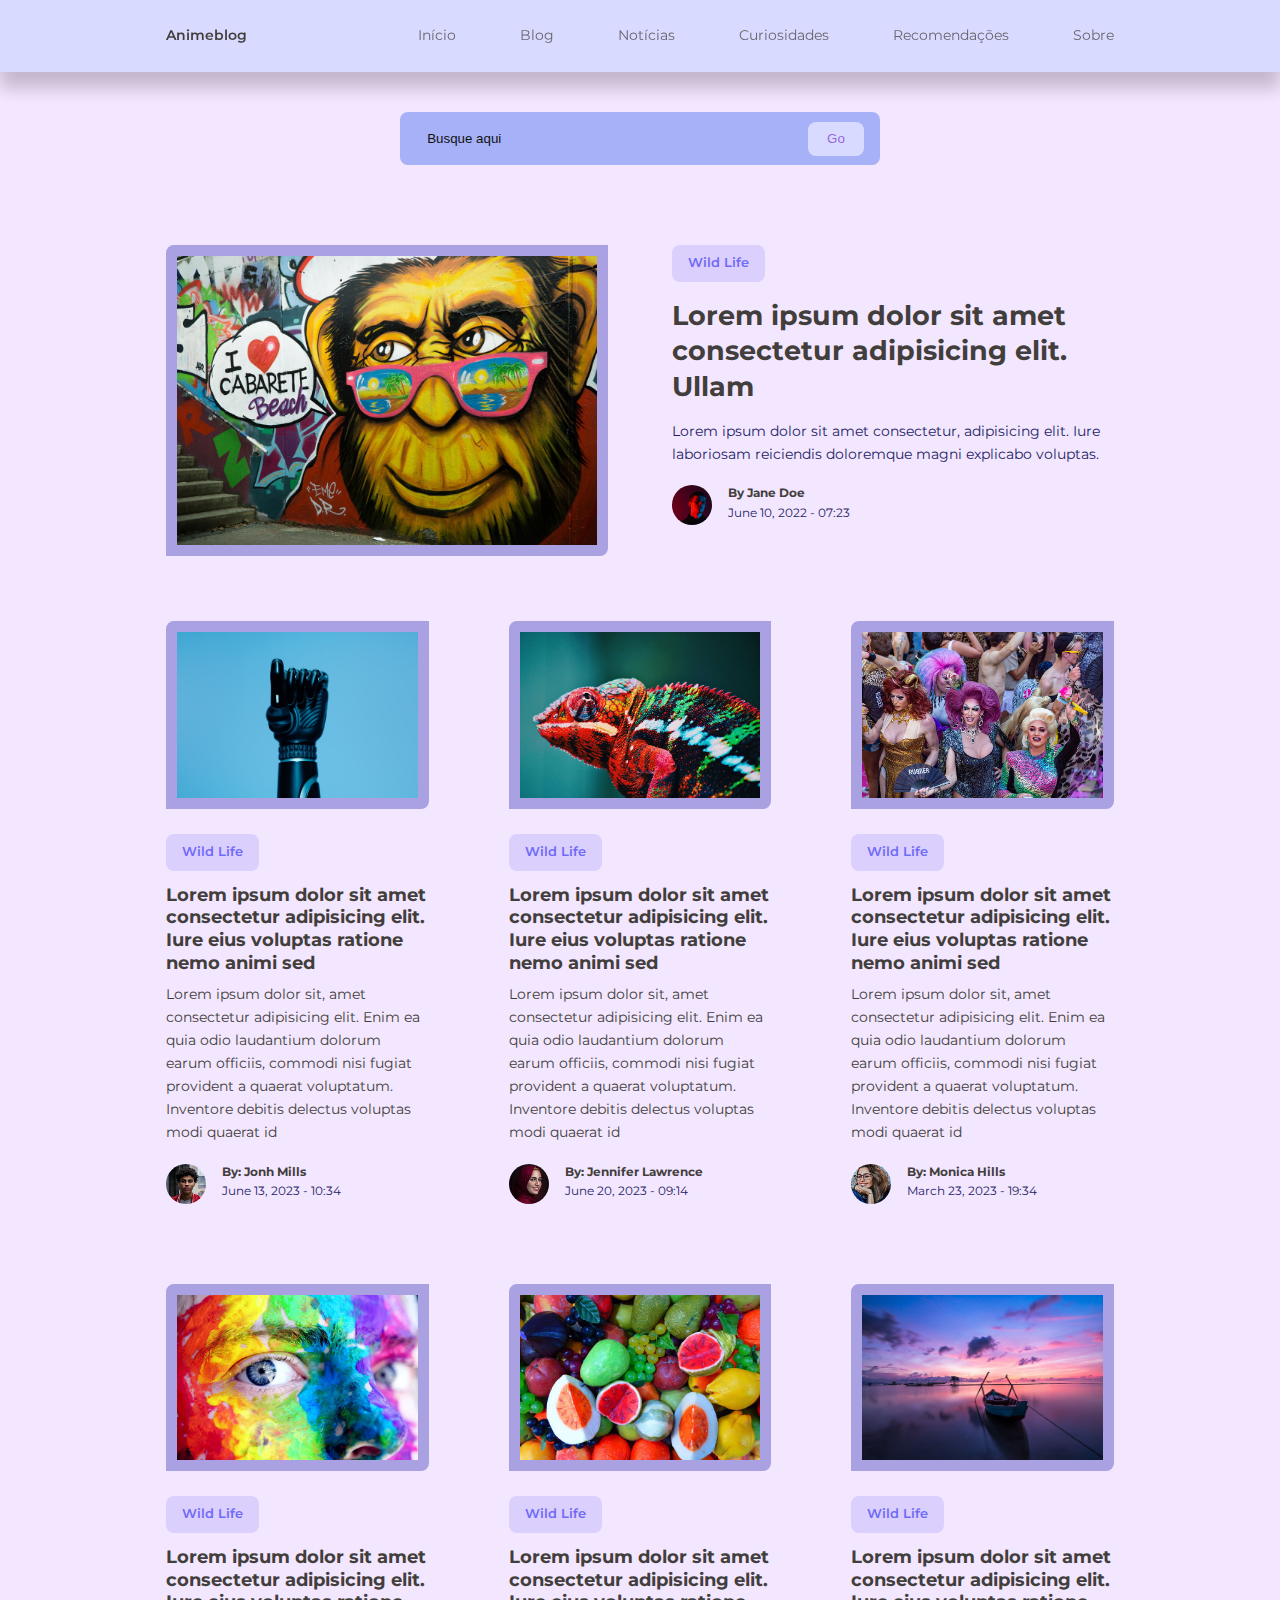
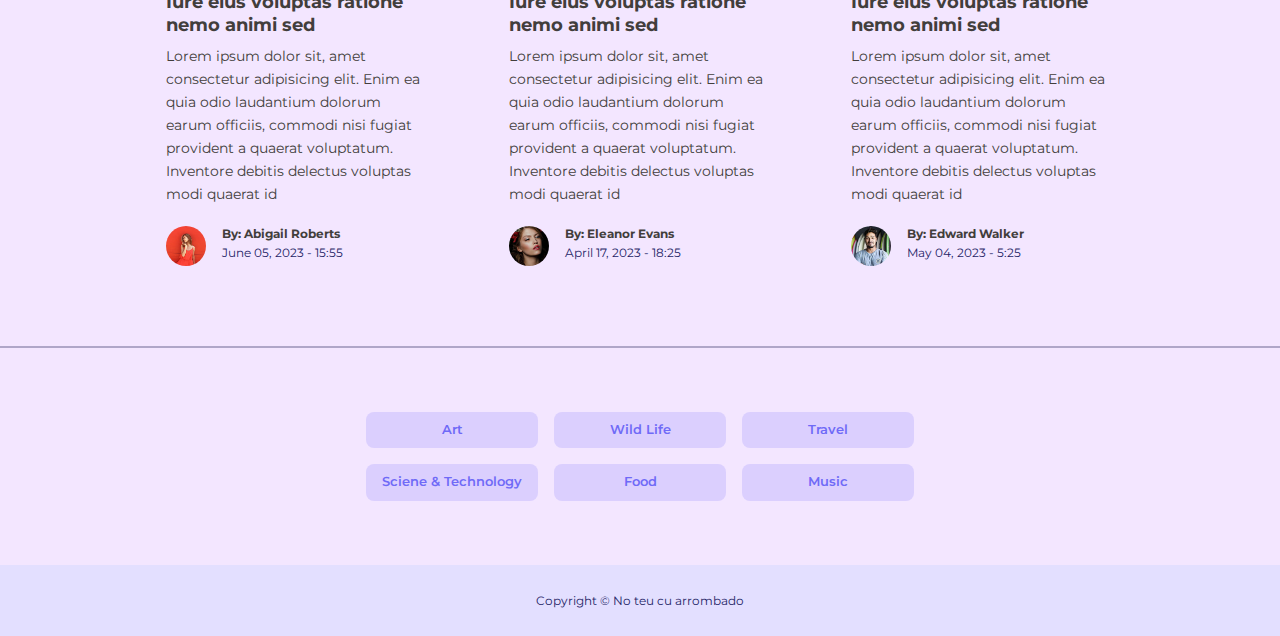
==== index.html @ ab2e7eee "Initial" ====
<!DOCTYPE html>
<html lang="en">
  <head>
    <meta charset="UTF-8" />
    <meta name="viewport" content="width=device-width, initial-scale=1.0" />
    <title>Document</title>
    <link rel="stylesheet" href="boot.css" />
    <link rel="stylesheet" href="style.css" />
    <link
      rel="stylesheet"
      href="https://unicons.iconscout.com/release/v4.0.8/css/line.css"
    />
  </head>
  <body>
    <!-- =================== NAV ========================= -->
    <header>
      <nav>
        <div class="container nav__container">
          <a href="#" class="nav__logo">Anime<span>blog</span></a>
          <ul class="nav__items">
            <li><a href="./">Início</a></li>
            <li><a href="blog.html">Blog</a></li>
            <li><a href="#">Notícias</a></li>
            <li><a href="#">Curiosidades</a></li>
            <li><a href="#">Recomendações</a></li>
            <li><a href="#">Sobre</a></li>
          </ul>
          <button class="hamburguer">
            <span class="bar"></span>
            <span class="bar"></span>
            <span class="bar"></span>
          </button>
        </div>
      </nav>
    </header>
    <!-- =================== END OF NAV ========================= -->
    <section class="search__bar">
      <form class="container search__bar-container" action="">
        <div>
          <i class="uil uil-search"></i>
          <input type="search" name="" id="" placeholder="Busque aqui" />
        </div>
        <button type="submit" class="btn">Go</button>
      </form>
    </section>
    <!-- =================== END OF SEARCH ========================= -->
    <section class="featured">
      <div class="container featured__container">
        <div class="post__thumbnail">
          <a href=""
            ><img src="./images/blog1.jpg" alt="I love cabarate beach"
          /></a>
        </div>
        <div class="post__info">
          <a href="" class="category__button">Wild Life</a>
          <h2 class="post__title">
            <a href="post.html"
              >Lorem ipsum dolor sit amet consectetur adipisicing elit. Ullam
            </a>
          </h2>
          <p class="post__body">
            Lorem ipsum dolor sit amet consectetur, adipisicing elit. Iure
            laboriosam reiciendis doloremque magni explicabo voluptas.
          </p>
          <div class="post__author">
            <div class="post__author-avatar">
              <img src="./images/avatar2.jpg" alt="" />
            </div>
            <div class="post__author-info">
              <h5>By Jane Doe</h5>
              <small>June 10, 2022 - 07:23</small>
            </div>
          </div>
        </div>
      </div>
    </section>
    <!-- =================== END OF FEATURED ========================= -->

    <section class="posts">
      <div class="container posts__container">
        <article class="post">
          <div class="post__thumbnail">
            <a href="#"><img src="./images/blog2.jpg" alt="" /></a>
          </div>
          <div class="post__info">
            <a href="" class="category__button">Wild Life</a>
            <h3 class="post__title">
              <a href="#">
                Lorem ipsum dolor sit amet consectetur adipisicing elit. Iure
                eius voluptas ratione nemo animi sed</a
              >
            </h3>
            <p class="post__body">
              <a href="#"
                >Lorem ipsum dolor sit, amet consectetur adipisicing elit. Enim
                ea quia odio laudantium dolorum earum officiis, commodi nisi
                fugiat provident a quaerat voluptatum. Inventore debitis
                delectus voluptas modi quaerat id</a
              >
            </p>
            <div class="post__author">
              <div class="post__author-avatar">
                <img src="./images/avatar3.jpg" alt="" />
              </div>
              <div class="post__author-info">
                <h5>By: Jonh Mills</h5>
                <small>June 13, 2023 - 10:34</small>
              </div>
            </div>
          </div>
        </article>
        <article class="post">
          <div class="post__thumbnail">
            <a href="#"><img src="./images/blog3.jpg" alt="" /></a>
          </div>
          <div class="post__info">
            <a href="" class="category__button">Wild Life</a>
            <h3 class="post__title">
              <a href="#">
                Lorem ipsum dolor sit amet consectetur adipisicing elit. Iure
                eius voluptas ratione nemo animi sed</a
              >
            </h3>
            <p class="post__body">
              <a href="#"
                >Lorem ipsum dolor sit, amet consectetur adipisicing elit. Enim
                ea quia odio laudantium dolorum earum officiis, commodi nisi
                fugiat provident a quaerat voluptatum. Inventore debitis
                delectus voluptas modi quaerat id</a
              >
            </p>
            <div class="post__author">
              <div class="post__author-avatar">
                <img src="./images/avatar4.jpg" alt="" />
              </div>
              <div class="post__author-info">
                <h5>By: Jennifer Lawrence</h5>
                <small>June 20, 2023 - 09:14</small>
              </div>
            </div>
          </div>
        </article>
        <article class="post">
          <div class="post__thumbnail">
            <a href="#"><img src="./images/blog4.jpg" alt="" /></a>
          </div>
          <div class="post__info">
            <a href="" class="category__button">Wild Life</a>
            <h3 class="post__title">
              <a href="#">
                Lorem ipsum dolor sit amet consectetur adipisicing elit. Iure
                eius voluptas ratione nemo animi sed</a
              >
            </h3>
            <p class="post__body">
              <a href="#"
                >Lorem ipsum dolor sit, amet consectetur adipisicing elit. Enim
                ea quia odio laudantium dolorum earum officiis, commodi nisi
                fugiat provident a quaerat voluptatum. Inventore debitis
                delectus voluptas modi quaerat id</a
              >
            </p>
            <div class="post__author">
              <div class="post__author-avatar">
                <img src="./images/avatar5.jpg" alt="" />
              </div>
              <div class="post__author-info">
                <h5>By: Monica Hills</h5>
                <small>March 23, 2023 - 19:34</small>
              </div>
            </div>
          </div>
        </article>
        <article class="post">
          <div class="post__thumbnail">
            <a href="#"><img src="./images/blog5.jpg" alt="" /></a>
          </div>
          <div class="post__info">
            <a href="" class="category__button">Wild Life</a>
            <h3 class="post__title">
              <a href="#">
                Lorem ipsum dolor sit amet consectetur adipisicing elit. Iure
                eius voluptas ratione nemo animi sed</a
              >
            </h3>
            <p class="post__body">
              <a href="#"
                >Lorem ipsum dolor sit, amet consectetur adipisicing elit. Enim
                ea quia odio laudantium dolorum earum officiis, commodi nisi
                fugiat provident a quaerat voluptatum. Inventore debitis
                delectus voluptas modi quaerat id</a
              >
            </p>
            <div class="post__author">
              <div class="post__author-avatar">
                <img src="./images/avatar6.jpg" alt="" />
              </div>
              <div class="post__author-info">
                <h5>By: Abigail Roberts</h5>
                <small>June 05, 2023 - 15:55</small>
              </div>
            </div>
          </div>
        </article>
        <article class="post">
          <div class="post__thumbnail">
            <a href="#"><img src="./images/blog6.jpg" alt="" /></a>
          </div>
          <div class="post__info">
            <a href="" class="category__button">Wild Life</a>
            <h3 class="post__title">
              <a href="#">
                Lorem ipsum dolor sit amet consectetur adipisicing elit. Iure
                eius voluptas ratione nemo animi sed</a
              >
            </h3>
            <p class="post__body">
              <a href="#"
                >Lorem ipsum dolor sit, amet consectetur adipisicing elit. Enim
                ea quia odio laudantium dolorum earum officiis, commodi nisi
                fugiat provident a quaerat voluptatum. Inventore debitis
                delectus voluptas modi quaerat id</a
              >
            </p>
            <div class="post__author">
              <div class="post__author-avatar">
                <img src="./images/avatar7.jpg" alt="" />
              </div>
              <div class="post__author-info">
                <h5>By: Eleanor Evans</h5>
                <small>April 17, 2023 - 18:25</small>
              </div>
            </div>
          </div>
        </article>
        <article class="post">
          <div class="post__thumbnail">
            <a href="#"><img src="./images/blog7.jpg" alt="" /></a>
          </div>
          <div class="post__info">
            <a href="" class="category__button">Wild Life</a>
            <h3 class="post__title">
              <a href="#">
                Lorem ipsum dolor sit amet consectetur adipisicing elit. Iure
                eius voluptas ratione nemo animi sed</a
              >
            </h3>
            <p class="post__body">
              <a href="#"
                >Lorem ipsum dolor sit, amet consectetur adipisicing elit. Enim
                ea quia odio laudantium dolorum earum officiis, commodi nisi
                fugiat provident a quaerat voluptatum. Inventore debitis
                delectus voluptas modi quaerat id</a
              >
            </p>
            <div class="post__author">
              <div class="post__author-avatar">
                <img src="./images/avatar8.jpg" alt="" />
              </div>
              <div class="post__author-info">
                <h5>By: Edward Walker</h5>
                <small>May 04, 2023 - 5:25</small>
              </div>
            </div>
          </div>
        </article>
      </div>
    </section>
    <!-- =================== END OF POSTS ========================= -->
    <section class="category__buttons">
      <div class="container category__buttons-container">
        <a href="#" class="category__button">Art</a>
        <a href="#" class="category__button">Wild Life</a>
        <a href="#" class="category__button">Travel</a>
        <a href="#" class="category__button">Sciene & Technology</a>
        <a href="#" class="category__button">Food</a>
        <a href="#" class="category__button">Music</a>
      </div>
    </section>
    <!-- =================== END OF CATEGORY BUTTONS ========================= -->

    <footer>
      <div class="footer__copyright">
        <small> Copyright &copy; No teu cu arrombado </small>
      </div>
    </footer>

    <script src="./script.js"></script>
  </body>
</html>
---- boot.css ----
/* RESET */
:root
{
 --color-primary: #6f6af7;
 --color-primary-1: #D9DAFF;
 --color-primary-light: hsl(242, 91%, 69%, 18%);
 --color-primary-variante: #5854c7;
 --color-red: #da0f3f;
 --color-red-light: hsl(346, 87%, 46%, 15%);    
 --color-green: #00c476;
 --color-green-light: hsl(156, 100%, 38%, 15%);
 --color-gray-900: #1e1e66;
 --color-gray-line: #16164d4f;
 --color-gray-ale: #3434b363;
 --color-gray-700: #2d2b7c;
 --color-gray-300: rgba(242, 242, 254, 0.3);
 --color-gray-200: rgba(242,242,254,0.7);
 --color-black-light:#423E3C;
 --color-white: #f2f2fe;
 --color-purple: #674D80;
 --color-bg: #F3E6FF;


 --transition: all 300ms ease;

 --container-width-lg: 74%;
 --container-width-md: 88%;
 --form-width: 40%;

 --card-border-radius-1: 0.48rem;
 --card-border-radius-2: 0.8rem;
 --card-border-radius-3: 12.8rem;
 --card-border-radius-4: 3.2rem;
 --card-border-radius-5: 8rem;
    
}
 *{
    margin: 0;
    padding: 0;
    box-sizing: border-box;
    -moz-box-sizing: border-box;
    -webkit-box-sizing: border-box;
    outline: 0;
    border: 0;
    appearance: none;
    list-style: none;
    text-decoration: none;
}



html {
    font-size: 62.5%;
}

body{
    font-family: 'Montserrat', sans-serif;
   line-height: 1.6;
   color: var(--color-gray-900); 
   overflow-x: hidden;
   background: var(--color-bg);
   font-size: 1.44rem;
}

.container{
    width: var(--container-width-lg);
    max-width: 180rem;
    margin: 0 auto;
}
section{
    margin-top: .48rem;
    width: 100vw;
}

h1,h2,h3, h4,h5{
    color: var(--color-black-light);
    line-height: 1.3;
}

h1{
    font-size: 4.8rem;
    margin: 1.6rem 0;
}

h2{
    font-size: 2.72rem;
    margin: 1.6rem 0;
}

h3{
    font-size: 1.76rem;
    margin: 1.28rem 0 0.8rem;
}

h4{
    font-size: 1.6rem;
}

a{
    color: var(--color-black-light);
    transition: var(--transition);
    
}

img{
    display: block;
    width: 100%;
    object-fit: cover;
}
---- style.css ----
@charset "UTF-8";
@import url('https://fonts.googleapis.com/css2?family=Montserrat:wght@300;400;500;600;700;800;900&display=swap');
/* ============================ NAV ========================== */

nav{
    background: var(--color-primary-1);
    width: 100vw;
    height: 7.2rem;
    position: fixed;
    top: 0;
    z-index: 10;
    box-shadow: 0 1.6rem 1.6rem rgba(0,0,0,0.2);
}

.nav__container{
    height: 100%;
    display: flex;
    align-items: center;
    justify-content: space-between;
}

.nav__logo{
    font-weight: 600;
    font-size: 1.92;
}

.nav__items{
    display: flex;
    align-items: center;
    gap: 6.4rem;
    transition: var(--transition);
}

.nav__items li a{
    opacity: 0.75;
}

.nav__items li a:hover{
    letter-spacing: 0.2rem;
    color: #464880;
}

.hamburguer{
    display: none;
}

.bar{
    display: block;
    width: 2.8rem;
    height: .3rem;
    border-radius: 0.2rem;
    margin: .5rem auto;
    background-color: #000000;
    transition: all 0.3s ease-in-out;
}

/* ============================ CATEGPRY BUTTON ========================== */

.category__button{
    background: var(--color-primary-light);
    color: var(--color-primary);
    display: inline-block;
    padding: .8rem 1.6rem;
    border-radius: var(--card-border-radius-2);
    font-weight: 600;
    font-size: 1.28rem;
    text-align: center  ;
}

.category__button:hover{
    color: var(--color-purple);
}
/* ============================ GENERAL POST ========================== */

.post__thumbnail{
    border-radius: var(--card-border-radius-2) 0;
    border: 1.1rem solid var(--color-gray-ale);
    overflow: hidden;
    margin-bottom: 2.56rem;
}
.post:hover .post__thumbnail img{
    filter: saturate(0);
    transition: filter 500ms ease;
}

.post__author {
    display: flex;
    gap: 1.6rem;
    margin-top: 1.92rem;
}

.post__author-avatar{
    width: 4rem;
    height: 4rem;
    border-radius: var(--card-border-radius-3);
    overflow: hidden;
}
/* ============================ FEATURED ========================== */
.featured{
    margin-bottom: 4rem;
  
}

.featured__container{
    display: grid;
    grid-template-columns: 1fr 1fr;
    gap: 6.4rem;
}

.featured .post__thumbnail{
    height: fit-content;
}
/* ============================ POSTS ========================== */
.posts__container{
    display: grid;
    grid-template-columns: repeat(3, 1fr);
    gap: 8rem;
    margin-bottom: 8rem;
}

/* ============================ CATEGORY BUTTONS ========================== */
.category__buttons{
    padding: 6.4rem 0;
    border-top: .2rem solid var(--color-gray-line);
    /* border-bottom: .2rem solid var(--color-gray-line); */
}

.category__buttons-container{
    width: fit-content;
    display: grid;
    grid-template-columns: repeat(3,1fr);
    gap: 1.6rem;
}

/* ============================ FOOTER ========================== */

footer{
    background-color: #d9daffa1;
    padding: 1rem 0;
    /* box-shadow: inset 0 2.4rem rgba(230, 204, 255, 1); */
}

.footer__copyright{
    text-align: center;
    padding: 1.4rem 0;
    
}

/* ============================ SEARCH ========================== */

.search__bar{
    margin-top: 11.2rem;
}

.search__bar-container{
    position: relative; 
    width: 48rem;
    background-color: #A6B1F7;
    display: flex;
    align-items: center;
    justify-content: space-between;
    overflow: hidden;
    padding: .96rem 1.6rem;
    border-radius: var(--card-border-radius-2);
    color: var(--color-gray-300);
    margin-bottom: 8rem;

}

.search__bar-container > div{
    width: 100%;
    display: flex;
    align-items: center;
}

.search__bar input{
    background: transparent;
    margin-left: 1.12rem;
    padding: .8rem 0;
    width: 100%;
}

.search__bar input::placeholder{
    color: rgb(17, 17, 17);
}
/* ============================ BUTTON ========================== */

.btn{
    display: inline-block;
    width: fit-content;
    padding: 0.96rem 1.92rem;
    background-color: var(--color-primary-1);
    border-radius: var(--card-border-radius-2);
    cursor: pointer;
    transition: var(--transition);
    color: #6f1dcca9;
}
/* ============================ SINGLE POST ========================== */
.singlepost{
    margin: 9.6rem 0 3.2rem;
}

.singlepost__container{
    width: 60%;
    background-color: #a6b1f77a;
    padding: 1.6rem 3.2rem 4.8rem;
}

.singlepost__thumbnail{
    margin: 2.4rem 0 1.6rem;
}
/* .singlepost__container .post__author-avatar {
    width: 10rem;
    border-radius: var(--card-border-radius-1);
    height: 10rem;
} */
.singlepost__container p{
    margin-top: 1.6rem;
    line-height: 1.7;
}

.desc__author{
    background-color: #E8DAD1;
    padding: 1.6rem 3.2rem 4.8rem;  
    width: 60%;
    margin-bottom: 2rem;
    /* display: flex; */
}
.desc__author .desc__author-avatar {
    width: 10rem;
    height: 10rem;
    display: flex;
    margin: 0 auto 2rem;
    flex-direction: row;
    
    justify-content: center;
    align-items: center;
    
   /*  border-radius: var(--card-border-radius-1);
    height: 10rem; */
}

.desc__author-avatar img{
    border-radius: var(--card-border-radius-1);

}


/* ============================ MEDIA QUERIES (MEDIUM DIVICE)========================== */

@media screen and (max-width: 1024px){
    /* =============== GENERAL ================== */
    .container{
        width: var(--container-width-md);
    }

    h2{
        font-size: 2.56rem;
    }

    h3{
        font-size: 1.92rem;
    }

    /* =============== NAV ================== */

    .hamburguer{
        display: inline-block;
        font-size: 2.4rem;
        background: transparent;
        color: #464880;
        cursor: pointer;
    }
    .hamburguer.active .bar:nth-child(2){
        opacity: 0;
    }
    .hamburguer.active .bar:nth-child(1){
        transform: translateY(0.7rem) rotate(45deg);
    }
    .hamburguer.active .bar:nth-child(3){
        transform: translateY(-1rem) rotate(-45deg);
    }



  

    .nav__container{
        position: relative;
    }

   


    .nav__items{
        position: absolute;
        flex-direction: column;
        top: 100%;
        width: 19.8rem;
        align-items: flex-start;
        justify-content: center;
        gap: 0;
        display: none;
        
    }

    .nav__items.active{
        right: 0;
        display: inline;

    }
    .nav__items li{
        width: 100%;
        height: 5.5rem;
        display: flex;
        align-items: center;
        box-shadow: 2.2rem 2.8rem 11.2rem rgba(0, 0, 0, 0.473);
        border-top: 0.063rem solid var(#D9DAFF);
        animation: navdropdown 1s 0s ease forwards;
        opacity: 0;
        transform-origin: top;

    }

    .nav__items li:nth-child(2){
        animation-delay: 200ms;
    }
    .nav__items li:nth-child(3){
        animation-delay: 400ms;
    }
    .nav__items li:nth-child(4){
        animation-delay: 600ms;
    }
    .nav__items li:nth-child(5){
        animation-delay: 800ms;
    }
     /* Nav dropdown animation */
    @keyframes navdropdown{
        0%{
            transform: rotateX(90deg);
        }
        100%{
            transform: rotateX(0deg);
            opacity: 1;
        }

    }
    .nav__items li a{
        border-radius: 0;
        background: #D9DAFF;
        width: 100%;
        height: 100%;
        padding: 0 3.2rem;
        display: flex;
        align-items: center;
        opacity: 1;
    }

    .featured__container{
        grid-template-columns: 1fr;

        gap: 4.8rem;
    }

    .posts__container{
        grid-template-columns: 1fr 1fr;
        gap: 4.8rem;
    }

    .footer__container{
        grid-template-columns: 1fr 1fr;
        gap: 4.8rem;
    }

    .search__bar-container{
        width: 60%;
    }
}

/* ============================ MEDIA QUERIES (SMALL DIVICE)========================== */

@media screen and (max-width: 600px){
    section{
        margin-top: 3.2rem;
        
    }

    h1{
        font-size: 3.2rem;
    }

    .featured{
        margin-top: 9.6rem;

    }

    .featured__container{
        grid-template-columns: 1fr;
        gap: 0;
    }
 
    .posts__container{
        grid-template-columns: 1fr;
    }

    .category__buttons-container{
        grid-template-columns: 1fr 1fr;
    } 
    .search__bar-container{
        width: var(--container-width-md);
    }

    .singlepost__container{
        background: transparent;
        padding: 0;
    }
    .desc__author{
        background: transparent;

    }
}


/* nav mobile hamburguer */

/*
@media(max-width:768px){
    .hamburguer{
        
        display: block;
    }
    .main_header_nav{
        position: fixed;
        left: -100%;
        top: 4.6rem;
        gap: 0;
        border-radius: 0 0 1rem 1rem;
        background-color: #eeeaea81;
        height: 100vh;
        width: 100%;
        transition: 0.3s;
        margin: 0 auto;
        
    }
    .main_header_nav_links{
        width: 100%;
        padding: 4rem;
        text-align: center;
        flex-direction: column;
        margin: 0;
    }
    .main_header_nav_links li{
        padding: 4rem 0;
        margin: 0;
        
    }
    .main_header_nav .main_header_nav_links li a{
        color: black;
    }

    .main_header_nav.is-active{
        left: 0;
    }

    .content,
    .container{
        max-width: 100%;
        margin: 0 auto;
    }
  
}
 */
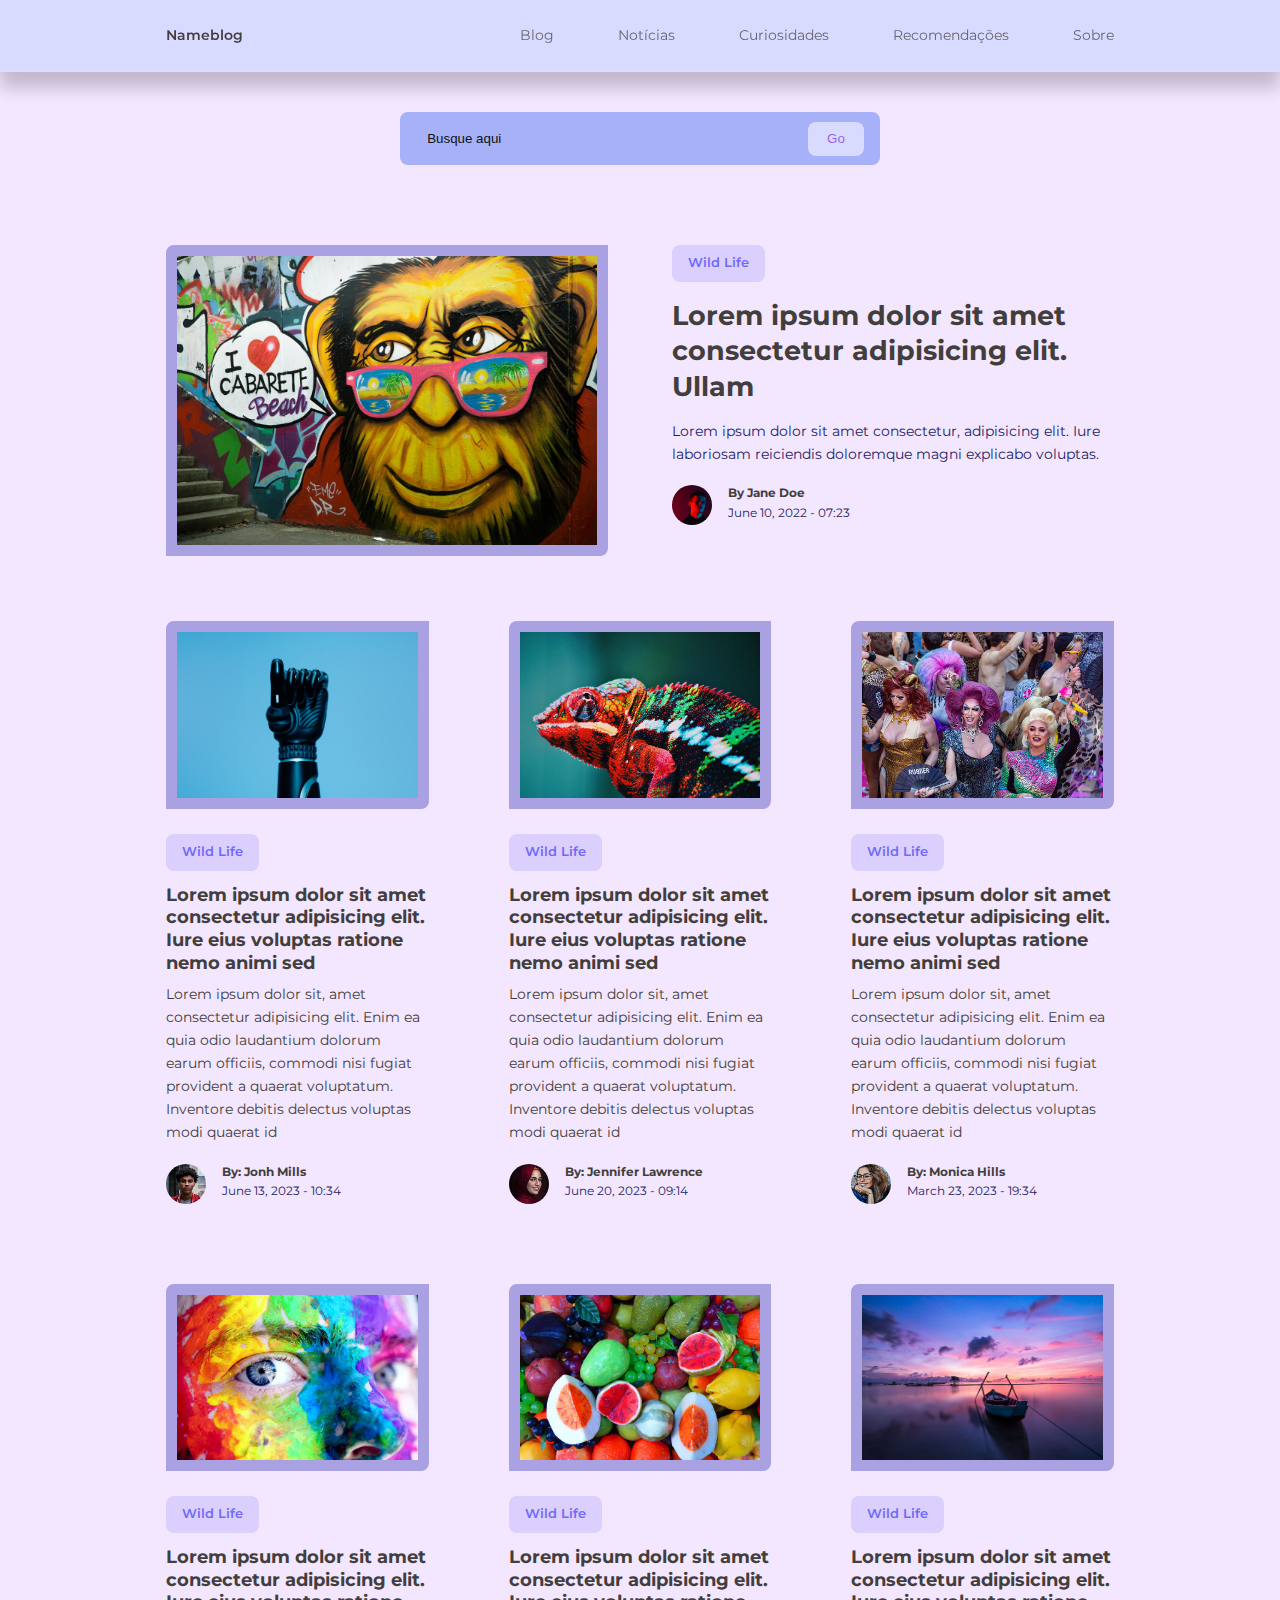
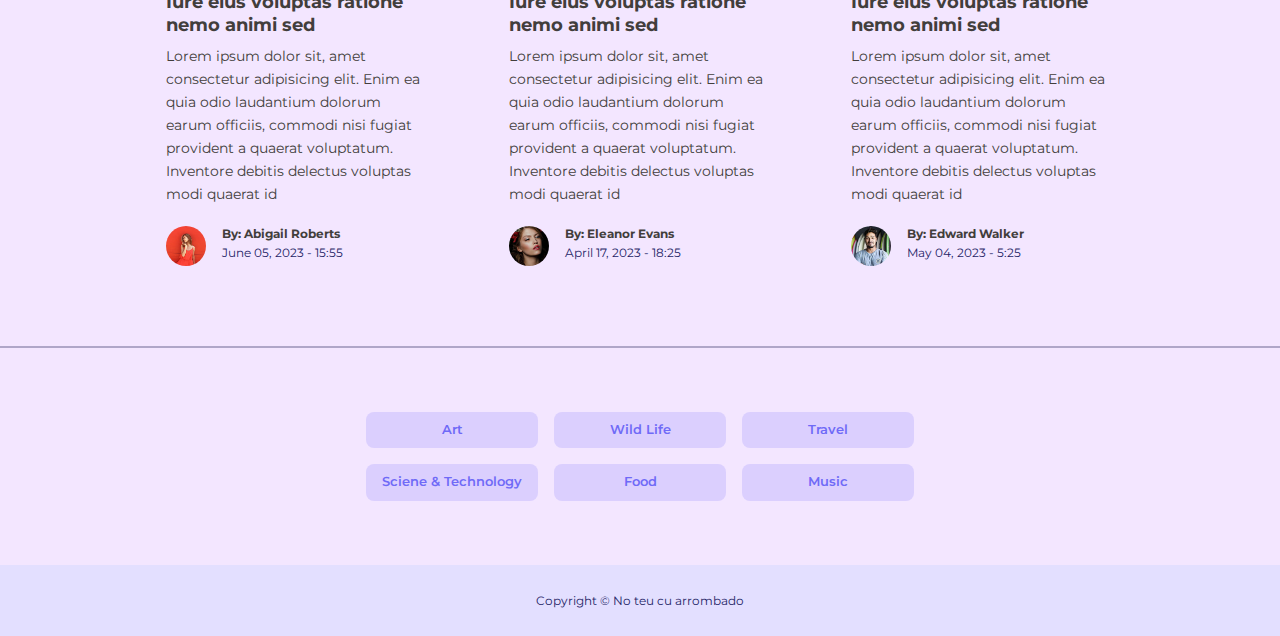
==== commit 350983b3: "Segundo commit" ====
--- a/index.html
+++ b/index.html
@@ -16,14 +16,13 @@
     <header>
       <nav>
         <div class="container nav__container">
-          <a href="#" class="nav__logo">Anime<span>blog</span></a>
+          <a href="./index.html" class="nav__logo">Name<span>blog</span></a>
           <ul class="nav__items">
-            <li><a href="./">Início</a></li>
-            <li><a href="blog.html">Blog</a></li>
-            <li><a href="#">Notícias</a></li>
-            <li><a href="#">Curiosidades</a></li>
-            <li><a href="#">Recomendações</a></li>
-            <li><a href="#">Sobre</a></li>
+            <li><a href="./blog.html">Blog</a></li>
+            <li><a href="./news.html">Notícias</a></li>
+            <li><a href="./curiosity.html">Curiosidades</a></li>
+            <li><a href="./recommendations.html">Recomendações</a></li>
+            <li><a href="./about.html">Sobre</a></li>
           </ul>
           <button class="hamburguer">
             <span class="bar"></span>
@@ -43,6 +42,7 @@
         <button type="submit" class="btn">Go</button>
       </form>
     </section>
+
     <!-- =================== END OF SEARCH ========================= -->
     <section class="featured">
       <div class="container featured__container">
@@ -52,7 +52,7 @@
           /></a>
         </div>
         <div class="post__info">
-          <a href="" class="category__button">Wild Life</a>
+          <a href="./category-posts.html" class="category__button">Wild Life</a>
           <h2 class="post__title">
             <a href="post.html"
               >Lorem ipsum dolor sit amet consectetur adipisicing elit. Ullam
@@ -83,7 +83,9 @@
             <a href="#"><img src="./images/blog2.jpg" alt="" /></a>
           </div>
           <div class="post__info">
-            <a href="" class="category__button">Wild Life</a>
+            <a href="./category-posts.html" class="category__button"
+              >Wild Life</a
+            >
             <h3 class="post__title">
               <a href="#">
                 Lorem ipsum dolor sit amet consectetur adipisicing elit. Iure
@@ -114,7 +116,9 @@
             <a href="#"><img src="./images/blog3.jpg" alt="" /></a>
           </div>
           <div class="post__info">
-            <a href="" class="category__button">Wild Life</a>
+            <a href="./category-posts.html" class="category__button"
+              >Wild Life</a
+            >
             <h3 class="post__title">
               <a href="#">
                 Lorem ipsum dolor sit amet consectetur adipisicing elit. Iure
@@ -145,7 +149,9 @@
             <a href="#"><img src="./images/blog4.jpg" alt="" /></a>
           </div>
           <div class="post__info">
-            <a href="" class="category__button">Wild Life</a>
+            <a href="./category-posts.html" class="category__button"
+              >Wild Life</a
+            >
             <h3 class="post__title">
               <a href="#">
                 Lorem ipsum dolor sit amet consectetur adipisicing elit. Iure
@@ -176,7 +182,9 @@
             <a href="#"><img src="./images/blog5.jpg" alt="" /></a>
           </div>
           <div class="post__info">
-            <a href="" class="category__button">Wild Life</a>
+            <a href="./category-posts.html" class="category__button"
+              >Wild Life</a
+            >
             <h3 class="post__title">
               <a href="#">
                 Lorem ipsum dolor sit amet consectetur adipisicing elit. Iure
@@ -207,7 +215,9 @@
             <a href="#"><img src="./images/blog6.jpg" alt="" /></a>
           </div>
           <div class="post__info">
-            <a href="" class="category__button">Wild Life</a>
+            <a href="./category-posts.html" class="category__button"
+              >Wild Life</a
+            >
             <h3 class="post__title">
               <a href="#">
                 Lorem ipsum dolor sit amet consectetur adipisicing elit. Iure
@@ -238,7 +248,9 @@
             <a href="#"><img src="./images/blog7.jpg" alt="" /></a>
           </div>
           <div class="post__info">
-            <a href="" class="category__button">Wild Life</a>
+            <a href="./category-posts.html" class="category__button"
+              >Wild Life</a
+            >
             <h3 class="post__title">
               <a href="#">
                 Lorem ipsum dolor sit amet consectetur adipisicing elit. Iure
@@ -267,6 +279,7 @@
       </div>
     </section>
     <!-- =================== END OF POSTS ========================= -->
+
     <section class="category__buttons">
       <div class="container category__buttons-container">
         <a href="#" class="category__button">Art</a>
--- a/style.css
+++ b/style.css
@@ -202,7 +202,7 @@
 
 .singlepost__container{
     width: 60%;
-    background-color: #a6b1f77a;
+    background-color: #CEC5E8;
     padding: 1.6rem 3.2rem 4.8rem;
 }
 
@@ -224,20 +224,13 @@
     padding: 1.6rem 3.2rem 4.8rem;  
     width: 60%;
     margin-bottom: 2rem;
-    /* display: flex; */
+    display: grid;
+    place-items: center;
 }
 .desc__author .desc__author-avatar {
     width: 10rem;
     height: 10rem;
-    display: flex;
-    margin: 0 auto 2rem;
-    flex-direction: row;
-    
-    justify-content: center;
-    align-items: center;
-    
-   /*  border-radius: var(--card-border-radius-1);
-    height: 10rem; */
+    margin-bottom: 2rem;
 }
 
 .desc__author-avatar img{
@@ -245,6 +238,21 @@
 
 }
 
+
+/* ============================ CATEGORY POSTS========================== */
+.category__title{
+    height: 27rem;
+    margin: 7.2rem 0;
+    display: grid;
+    place-items: center center;
+    background: #8ca3f070;
+}
+
+.empty__page{
+    height: 89vh;
+    display: grid;
+    place-items: center;
+}
 
 /* ============================ MEDIA QUERIES (MEDIUM DIVICE)========================== */
 
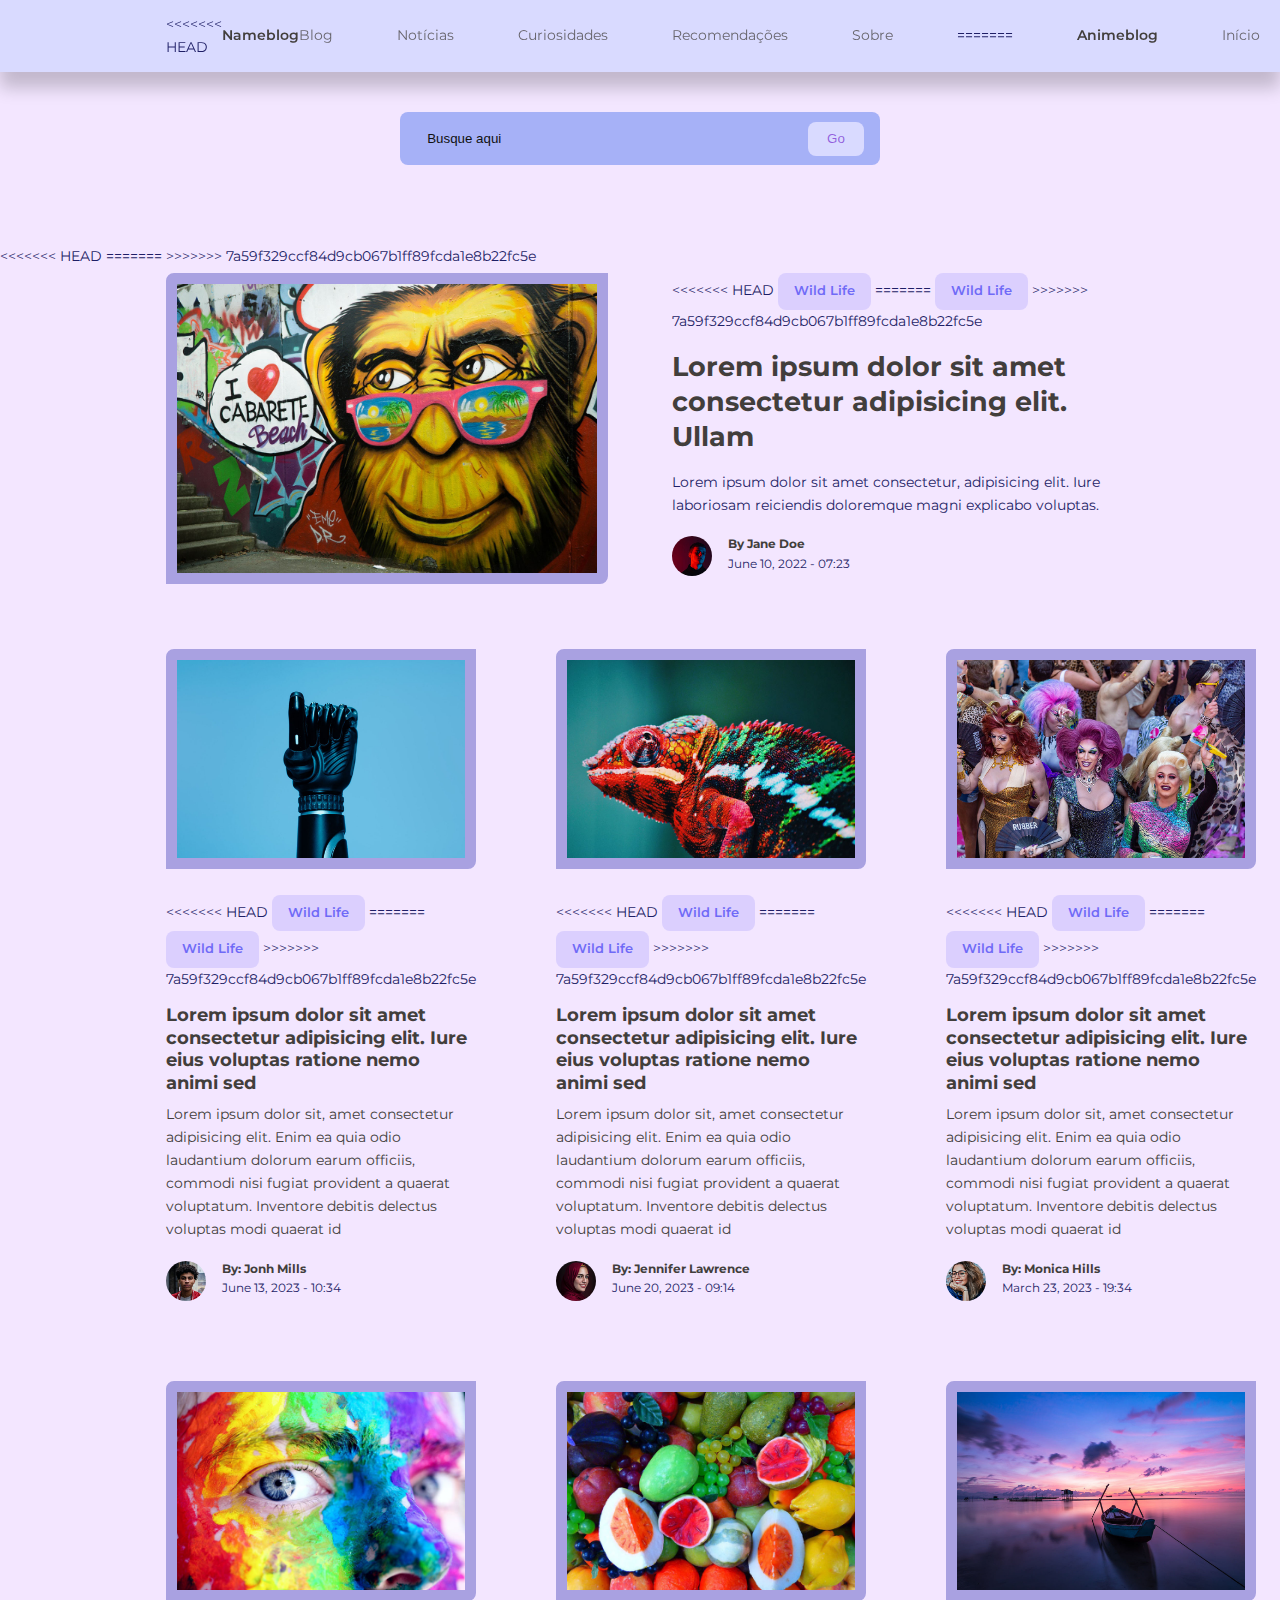
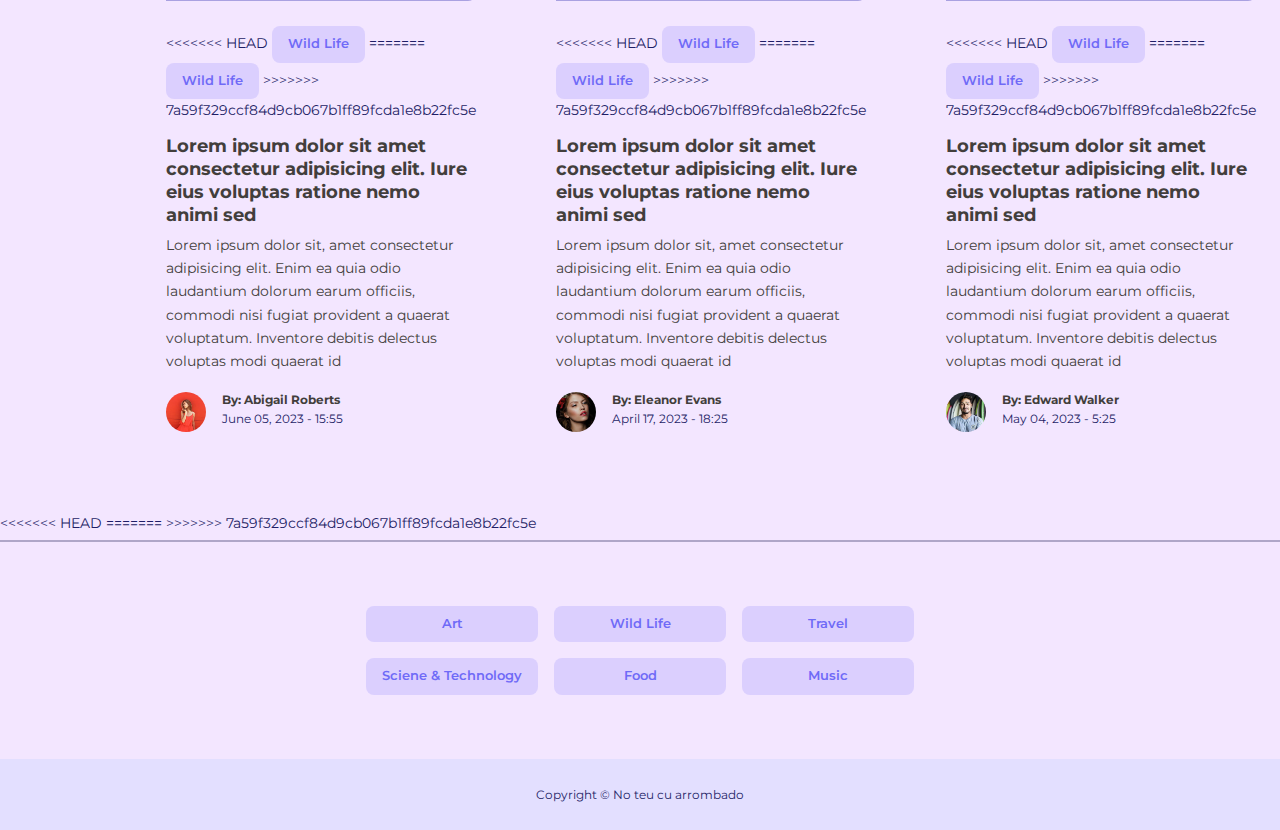
==== commit 860a3cf0: "Quarto commit" ====
--- a/index.html
+++ b/index.html
@@ -16,6 +16,7 @@
     <header>
       <nav>
         <div class="container nav__container">
+<<<<<<< HEAD
           <a href="./index.html" class="nav__logo">Name<span>blog</span></a>
           <ul class="nav__items">
             <li><a href="./blog.html">Blog</a></li>
@@ -23,6 +24,16 @@
             <li><a href="./curiosity.html">Curiosidades</a></li>
             <li><a href="./recommendations.html">Recomendações</a></li>
             <li><a href="./about.html">Sobre</a></li>
+=======
+          <a href="#" class="nav__logo">Anime<span>blog</span></a>
+          <ul class="nav__items">
+            <li><a href="./">Início</a></li>
+            <li><a href="blog.html">Blog</a></li>
+            <li><a href="#">Notícias</a></li>
+            <li><a href="#">Curiosidades</a></li>
+            <li><a href="#">Recomendações</a></li>
+            <li><a href="#">Sobre</a></li>
+>>>>>>> 7a59f329ccf84d9cb067b1ff89fcda1e8b22fc5e
           </ul>
           <button class="hamburguer">
             <span class="bar"></span>
@@ -42,7 +53,10 @@
         <button type="submit" class="btn">Go</button>
       </form>
     </section>
-
+<<<<<<< HEAD
+
+=======
+>>>>>>> 7a59f329ccf84d9cb067b1ff89fcda1e8b22fc5e
     <!-- =================== END OF SEARCH ========================= -->
     <section class="featured">
       <div class="container featured__container">
@@ -52,7 +66,11 @@
           /></a>
         </div>
         <div class="post__info">
+<<<<<<< HEAD
           <a href="./category-posts.html" class="category__button">Wild Life</a>
+=======
+          <a href="" class="category__button">Wild Life</a>
+>>>>>>> 7a59f329ccf84d9cb067b1ff89fcda1e8b22fc5e
           <h2 class="post__title">
             <a href="post.html"
               >Lorem ipsum dolor sit amet consectetur adipisicing elit. Ullam
@@ -83,9 +101,13 @@
             <a href="#"><img src="./images/blog2.jpg" alt="" /></a>
           </div>
           <div class="post__info">
-            <a href="./category-posts.html" class="category__button"
-              >Wild Life</a
-            >
+<<<<<<< HEAD
+            <a href="./category-posts.html" class="category__button"
+              >Wild Life</a
+            >
+=======
+            <a href="" class="category__button">Wild Life</a>
+>>>>>>> 7a59f329ccf84d9cb067b1ff89fcda1e8b22fc5e
             <h3 class="post__title">
               <a href="#">
                 Lorem ipsum dolor sit amet consectetur adipisicing elit. Iure
@@ -116,9 +138,13 @@
             <a href="#"><img src="./images/blog3.jpg" alt="" /></a>
           </div>
           <div class="post__info">
-            <a href="./category-posts.html" class="category__button"
-              >Wild Life</a
-            >
+<<<<<<< HEAD
+            <a href="./category-posts.html" class="category__button"
+              >Wild Life</a
+            >
+=======
+            <a href="" class="category__button">Wild Life</a>
+>>>>>>> 7a59f329ccf84d9cb067b1ff89fcda1e8b22fc5e
             <h3 class="post__title">
               <a href="#">
                 Lorem ipsum dolor sit amet consectetur adipisicing elit. Iure
@@ -149,9 +175,13 @@
             <a href="#"><img src="./images/blog4.jpg" alt="" /></a>
           </div>
           <div class="post__info">
-            <a href="./category-posts.html" class="category__button"
-              >Wild Life</a
-            >
+<<<<<<< HEAD
+            <a href="./category-posts.html" class="category__button"
+              >Wild Life</a
+            >
+=======
+            <a href="" class="category__button">Wild Life</a>
+>>>>>>> 7a59f329ccf84d9cb067b1ff89fcda1e8b22fc5e
             <h3 class="post__title">
               <a href="#">
                 Lorem ipsum dolor sit amet consectetur adipisicing elit. Iure
@@ -182,9 +212,13 @@
             <a href="#"><img src="./images/blog5.jpg" alt="" /></a>
           </div>
           <div class="post__info">
-            <a href="./category-posts.html" class="category__button"
-              >Wild Life</a
-            >
+<<<<<<< HEAD
+            <a href="./category-posts.html" class="category__button"
+              >Wild Life</a
+            >
+=======
+            <a href="" class="category__button">Wild Life</a>
+>>>>>>> 7a59f329ccf84d9cb067b1ff89fcda1e8b22fc5e
             <h3 class="post__title">
               <a href="#">
                 Lorem ipsum dolor sit amet consectetur adipisicing elit. Iure
@@ -215,9 +249,13 @@
             <a href="#"><img src="./images/blog6.jpg" alt="" /></a>
           </div>
           <div class="post__info">
-            <a href="./category-posts.html" class="category__button"
-              >Wild Life</a
-            >
+<<<<<<< HEAD
+            <a href="./category-posts.html" class="category__button"
+              >Wild Life</a
+            >
+=======
+            <a href="" class="category__button">Wild Life</a>
+>>>>>>> 7a59f329ccf84d9cb067b1ff89fcda1e8b22fc5e
             <h3 class="post__title">
               <a href="#">
                 Lorem ipsum dolor sit amet consectetur adipisicing elit. Iure
@@ -248,9 +286,13 @@
             <a href="#"><img src="./images/blog7.jpg" alt="" /></a>
           </div>
           <div class="post__info">
-            <a href="./category-posts.html" class="category__button"
-              >Wild Life</a
-            >
+<<<<<<< HEAD
+            <a href="./category-posts.html" class="category__button"
+              >Wild Life</a
+            >
+=======
+            <a href="" class="category__button">Wild Life</a>
+>>>>>>> 7a59f329ccf84d9cb067b1ff89fcda1e8b22fc5e
             <h3 class="post__title">
               <a href="#">
                 Lorem ipsum dolor sit amet consectetur adipisicing elit. Iure
@@ -279,7 +321,10 @@
       </div>
     </section>
     <!-- =================== END OF POSTS ========================= -->
-
+<<<<<<< HEAD
+
+=======
+>>>>>>> 7a59f329ccf84d9cb067b1ff89fcda1e8b22fc5e
     <section class="category__buttons">
       <div class="container category__buttons-container">
         <a href="#" class="category__button">Art</a>
--- a/style.css
+++ b/style.css
@@ -202,7 +202,11 @@
 
 .singlepost__container{
     width: 60%;
+<<<<<<< HEAD
     background-color: #CEC5E8;
+=======
+    background-color: #a6b1f77a;
+>>>>>>> 7a59f329ccf84d9cb067b1ff89fcda1e8b22fc5e
     padding: 1.6rem 3.2rem 4.8rem;
 }
 
@@ -224,13 +228,29 @@
     padding: 1.6rem 3.2rem 4.8rem;  
     width: 60%;
     margin-bottom: 2rem;
+<<<<<<< HEAD
     display: grid;
     place-items: center;
+=======
+    /* display: flex; */
+>>>>>>> 7a59f329ccf84d9cb067b1ff89fcda1e8b22fc5e
 }
 .desc__author .desc__author-avatar {
     width: 10rem;
     height: 10rem;
+<<<<<<< HEAD
     margin-bottom: 2rem;
+=======
+    display: flex;
+    margin: 0 auto 2rem;
+    flex-direction: row;
+    
+    justify-content: center;
+    align-items: center;
+    
+   /*  border-radius: var(--card-border-radius-1);
+    height: 10rem; */
+>>>>>>> 7a59f329ccf84d9cb067b1ff89fcda1e8b22fc5e
 }
 
 .desc__author-avatar img{
@@ -239,6 +259,7 @@
 }
 
 
+<<<<<<< HEAD
 /* ============================ CATEGORY POSTS========================== */
 .category__title{
     height: 27rem;
@@ -254,6 +275,8 @@
     place-items: center;
 }
 
+=======
+>>>>>>> 7a59f329ccf84d9cb067b1ff89fcda1e8b22fc5e
 /* ============================ MEDIA QUERIES (MEDIUM DIVICE)========================== */
 
 @media screen and (max-width: 1024px){
